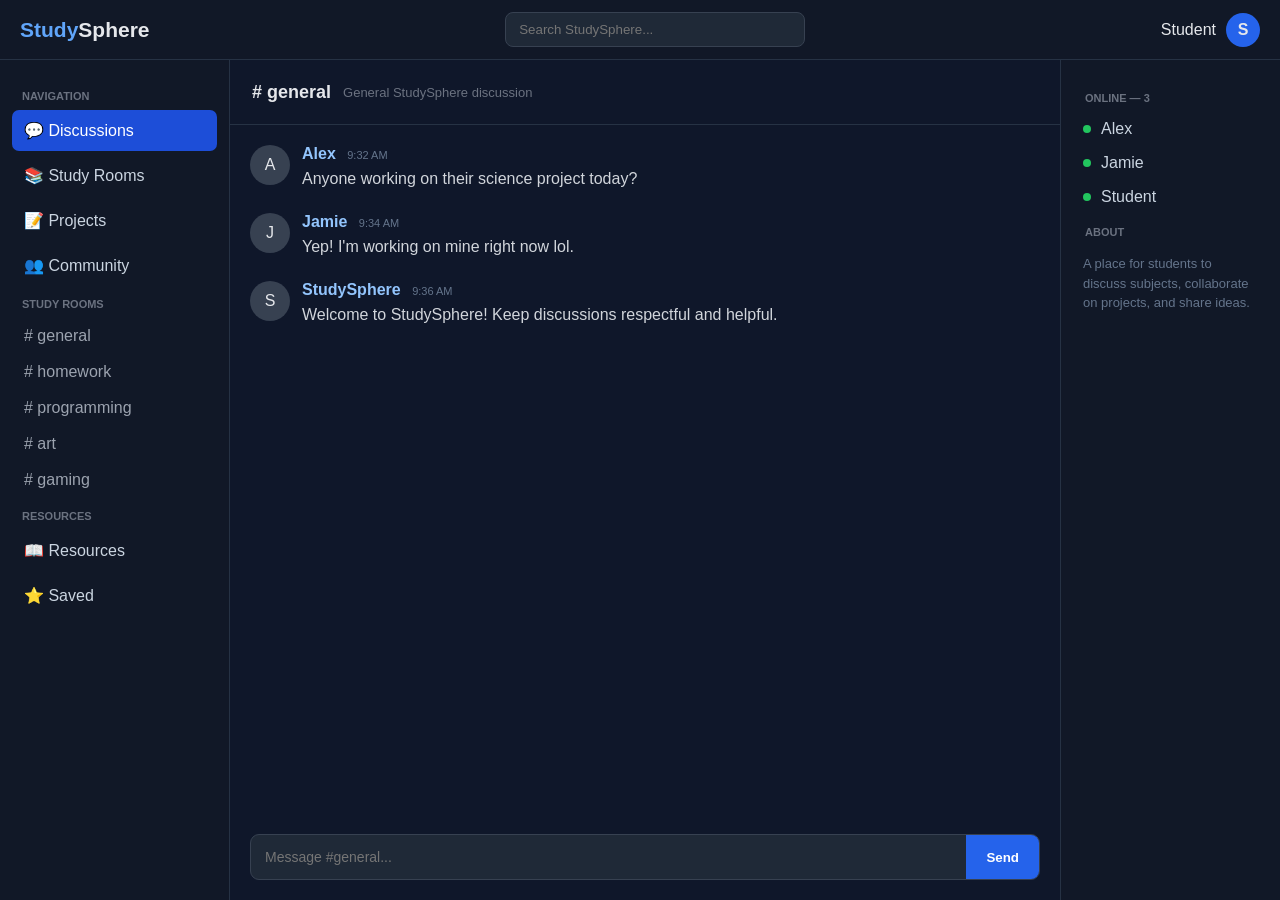
==== index.html @ c72de7bc "Create index.html Create StudySphere website" ====
<!DOCTYPE html>
<html lang="en">
<head>
<meta charset="UTF-8">
<meta name="viewport" content="width=device-width, initial-scale=1.0">
<title>StudySphere</title>

<style>
* {
    box-sizing: border-box;
    margin: 0;
    padding: 0;
}

body {
    font-family: Arial, Helvetica, sans-serif;
    background: #0f172a;
    color: #e5e7eb;
    height: 100vh;
    overflow: hidden;
}

/* TOP BAR */
.topbar {
    height: 60px;
    background: #111827;
    border-bottom: 1px solid #263244;
    display: flex;
    align-items: center;
    padding: 0 20px;
    justify-content: space-between;
}

.logo {
    font-size: 21px;
    font-weight: bold;
    color: #60a5fa;
}

.logo span {
    color: #e5e7eb;
}

.search {
    width: 300px;
    background: #1f2937;
    border: 1px solid #374151;
    border-radius: 8px;
    padding: 9px 13px;
    color: white;
    outline: none;
}

.user {
    display: flex;
    align-items: center;
    gap: 10px;
}

.avatar {
    width: 34px;
    height: 34px;
    border-radius: 50%;
    background: #2563eb;
    display: flex;
    align-items: center;
    justify-content: center;
    font-weight: bold;
}

/* MAIN LAYOUT */
.layout {
    display: flex;
    height: calc(100vh - 60px);
}

/* LEFT SIDEBAR */
.sidebar {
    width: 230px;
    background: #111827;
    border-right: 1px solid #263244;
    padding: 18px 12px;
}

.section-title {
    font-size: 11px;
    color: #6b7280;
    text-transform: uppercase;
    margin: 12px 10px 8px;
    font-weight: bold;
}

.nav-item {
    padding: 11px 12px;
    border-radius: 7px;
    margin-bottom: 4px;
    cursor: pointer;
    color: #cbd5e1;
}

.nav-item:hover,
.nav-item.active {
    background: #1d4ed8;
    color: white;
}

.room {
    padding: 9px 12px;
    color: #9ca3af;
    cursor: pointer;
    border-radius: 6px;
}

.room:hover {
    background: #1f2937;
    color: white;
}

/* CHAT */
.chat {
    flex: 1;
    display: flex;
    flex-direction: column;
    background: #0f172a;
}

.chat-header {
    height: 65px;
    border-bottom: 1px solid #263244;
    display: flex;
    align-items: center;
    padding: 0 22px;
}

.chat-header h2 {
    font-size: 18px;
}

.chat-header p {
    color: #6b7280;
    font-size: 13px;
    margin-left: 12px;
}

.messages {
    flex: 1;
    overflow-y: auto;
    padding: 20px;
}

.message {
    display: flex;
    gap: 12px;
    margin-bottom: 22px;
}

.message-avatar {
    width: 40px;
    height: 40px;
    border-radius: 50%;
    background: #374151;
    display: flex;
    align-items: center;
    justify-content: center;
    flex-shrink: 0;
}

.message-content {
    max-width: 700px;
}

.message-name {
    font-weight: bold;
    color: #93c5fd;
    margin-bottom: 4px;
}

.message-time {
    color: #64748b;
    font-size: 11px;
    margin-left: 7px;
    font-weight: normal;
}

.message-text {
    color: #d1d5db;
    line-height: 1.5;
}

/* MESSAGE BOX */
.message-area {
    padding: 15px 20px 20px;
}

.message-box {
    display: flex;
    background: #1f2937;
    border: 1px solid #374151;
    border-radius: 9px;
    overflow: hidden;
}

.message-box input {
    flex: 1;
    background: transparent;
    border: none;
    outline: none;
    color: white;
    padding: 14px;
    font-size: 14px;
}

.send {
    border: none;
    background: #2563eb;
    color: white;
    padding: 0 20px;
    cursor: pointer;
    font-weight: bold;
}

.send:hover {
    background: #1d4ed8;
}

/* RIGHT SIDEBAR */
.members {
    width: 220px;
    background: #111827;
    border-left: 1px solid #263244;
    padding: 20px 14px;
}

.member {
    display: flex;
    align-items: center;
    gap: 10px;
    padding: 8px;
    color: #cbd5e1;
}

.status {
    width: 8px;
    height: 8px;
    border-radius: 50%;
    background: #22c55e;
}

@media (max-width: 850px) {
    .members {
        display: none;
    }

    .sidebar {
        width: 190px;
    }

    .search {
        width: 180px;
    }
}

@media (max-width: 600px) {
    .sidebar {
        display: none;
    }

    .search {
        display: none;
    }
}
</style>
</head>

<body>

<header class="topbar">
    <div class="logo">
        Study<span>Sphere</span>
    </div>

    <input
        class="search"
        type="text"
        placeholder="Search StudySphere..."
    >

    <div class="user">
        <span>Student</span>
        <div class="avatar">S</div>
    </div>
</header>


<div class="layout">

    <!-- LEFT -->
    <aside class="sidebar">

        <div class="section-title">Navigation</div>

        <div class="nav-item active">💬 Discussions</div>
        <div class="nav-item">📚 Study Rooms</div>
        <div class="nav-item">📝 Projects</div>
        <div class="nav-item">👥 Community</div>

        <div class="section-title">Study Rooms</div>

        <div class="room"># general</div>
        <div class="room"># homework</div>
        <div class="room"># programming</div>
        <div class="room"># art</div>
        <div class="room"># gaming</div>

        <div class="section-title">Resources</div>

        <div class="nav-item">📖 Resources</div>
        <div class="nav-item">⭐ Saved</div>

    </aside>


    <!-- CHAT -->
    <main class="chat">

        <div class="chat-header">
            <h2># general</h2>
            <p>General StudySphere discussion</p>
        </div>


        <div class="messages" id="messages">

            <div class="message">
                <div class="message-avatar">A</div>

                <div class="message-content">
                    <div class="message-name">
                        Alex
                        <span class="message-time">9:32 AM</span>
                    </div>

                    <div class="message-text">
                        Anyone working on their science project today?
                    </div>
                </div>
            </div>


            <div class="message">
                <div class="message-avatar">J</div>

                <div class="message-content">
                    <div class="message-name">
                        Jamie
                        <span class="message-time">9:34 AM</span>
                    </div>

                    <div class="message-text">
                        Yep! I'm working on mine right now lol.
                    </div>
                </div>
            </div>


            <div class="message">
                <div class="message-avatar">S</div>

                <div class="message-content">
                    <div class="message-name">
                        StudySphere
                        <span class="message-time">9:36 AM</span>
                    </div>

                    <div class="message-text">
                        Welcome to StudySphere! Keep discussions respectful and helpful.
                    </div>
                </div>
            </div>

        </div>


        <div class="message-area">

            <div class="message-box">

                <input
                    id="messageInput"
                    type="text"
                    placeholder="Message #general..."
                    autocomplete="off"
                >

                <button class="send" onclick="sendMessage()">
                    Send
                </button>

            </div>

        </div>

    </main>


    <!-- RIGHT -->
    <aside class="members">

        <div class="section-title">
            Online — 3
        </div>

        <div class="member">
            <div class="status"></div>
            Alex
        </div>

        <div class="member">
            <div class="status"></div>
            Jamie
        </div>

        <div class="member">
            <div class="status"></div>
            Student
        </div>

        <div class="section-title">
            About
        </div>

        <p style="padding: 8px; color:#64748b; font-size:13px; line-height:1.5;">
            A place for students to discuss subjects, collaborate on projects,
            and share ideas.
        </p>

    </aside>

</div>


<script>

function sendMessage() {

    const input = document.getElementById("messageInput");
    const messages = document.getElementById("messages");

    const text = input.value.trim();

    if (!text) return;

    const message = document.createElement("div");

    message.className = "message";

    message.innerHTML = `
        <div class="message-avatar">S</div>

        <div class="message-content">

            <div class="message-name">
                Student
                <span class="message-time">now</span>
            </div>

            <div class="message-text">
                ${escapeHTML(text)}
            </div>

        </div>
    `;

    messages.appendChild(message);

    input.value = "";

    messages.scrollTop = messages.scrollHeight;
}


function escapeHTML(text) {

    const div = document.createElement("div");

    div.textContent = text;

    return div.innerHTML;
}


document
    .getElementById("messageInput")
    .addEventListener("keydown", function(event) {

        if (event.key === "Enter") {
            sendMessage();
        }

    });

</script>

</body>
</html>
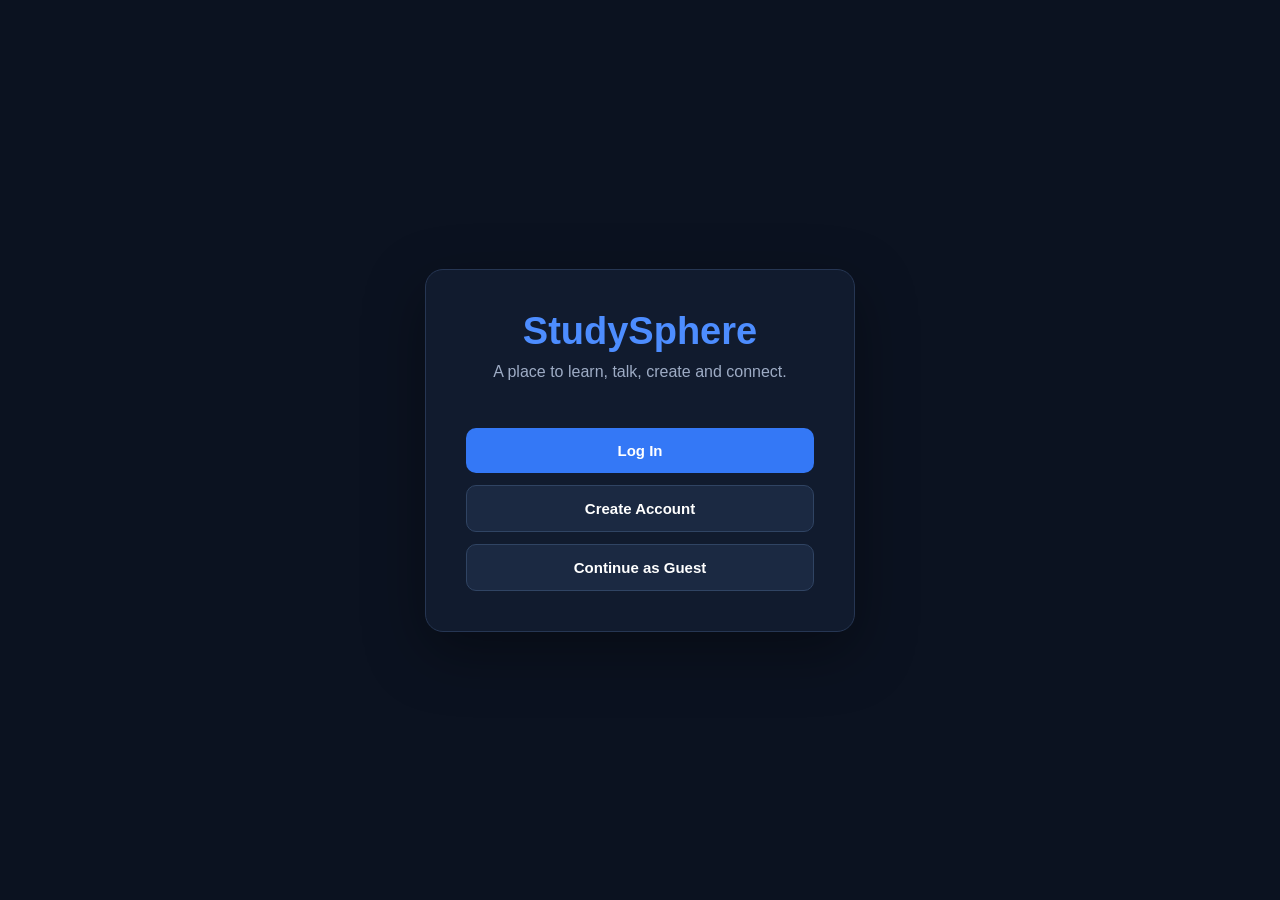
==== commit 1ace44ee: "Update index.html" ====
--- a/index.html
+++ b/index.html
@@ -13,259 +13,310 @@
 }
 
 body {
-    font-family: Arial, Helvetica, sans-serif;
-    background: #0f172a;
-    color: #e5e7eb;
-    height: 100vh;
-    overflow: hidden;
-}
-
-/* TOP BAR */
-.topbar {
-    height: 60px;
-    background: #111827;
-    border-bottom: 1px solid #263244;
-    display: flex;
-    align-items: center;
-    padding: 0 20px;
-    justify-content: space-between;
-}
-
-.logo {
-    font-size: 21px;
-    font-weight: bold;
-    color: #60a5fa;
-}
-
-.logo span {
-    color: #e5e7eb;
-}
-
-.search {
-    width: 300px;
-    background: #1f2937;
-    border: 1px solid #374151;
-    border-radius: 8px;
-    padding: 9px 13px;
-    color: white;
-    outline: none;
-}
-
-.user {
-    display: flex;
-    align-items: center;
-    gap: 10px;
-}
-
-.avatar {
-    width: 34px;
-    height: 34px;
-    border-radius: 50%;
-    background: #2563eb;
+    font-family: Arial, sans-serif;
+    background: #0b1220;
+    color: #e8eefc;
+    min-height: 100vh;
+}
+
+/* FRONT PAGE */
+
+.screen {
+    min-height: 100vh;
     display: flex;
     align-items: center;
     justify-content: center;
+    padding: 25px;
+}
+
+.card {
+    width: 100%;
+    max-width: 430px;
+    background: #111b2e;
+    border: 1px solid #263653;
+    border-radius: 18px;
+    padding: 40px;
+    box-shadow: 0 20px 60px rgba(0,0,0,.35);
+}
+
+.logo {
+    text-align: center;
+    font-size: 38px;
     font-weight: bold;
-}
-
-/* MAIN LAYOUT */
-.layout {
-    display: flex;
-    height: calc(100vh - 60px);
-}
-
-/* LEFT SIDEBAR */
-.sidebar {
-    width: 230px;
-    background: #111827;
-    border-right: 1px solid #263244;
-    padding: 18px 12px;
-}
-
-.section-title {
-    font-size: 11px;
-    color: #6b7280;
-    text-transform: uppercase;
-    margin: 12px 10px 8px;
+    color: #4d8dff;
+    margin-bottom: 10px;
+}
+
+.subtitle {
+    text-align: center;
+    color: #9eacc5;
+    margin-bottom: 35px;
+}
+
+.btn {
+    width: 100%;
+    border: none;
+    border-radius: 10px;
+    padding: 14px;
+    margin-top: 12px;
+    font-size: 15px;
     font-weight: bold;
-}
-
-.nav-item {
-    padding: 11px 12px;
-    border-radius: 7px;
-    margin-bottom: 4px;
     cursor: pointer;
-    color: #cbd5e1;
-}
-
-.nav-item:hover,
-.nav-item.active {
-    background: #1d4ed8;
+    background: #3478f6;
     color: white;
 }
 
-.room {
-    padding: 9px 12px;
-    color: #9ca3af;
+.btn:hover {
+    background: #2868dc;
+}
+
+.btn.secondary {
+    background: #1b2942;
+    border: 1px solid #304463;
+}
+
+.btn.secondary:hover {
+    background: #243652;
+}
+
+.form {
+    display: none;
+}
+
+.form.active {
+    display: block;
+}
+
+.form h2 {
+    margin-bottom: 20px;
+}
+
+input {
+    width: 100%;
+    background: #0b1424;
+    border: 1px solid #304463;
+    border-radius: 9px;
+    padding: 13px;
+    margin-bottom: 12px;
+    color: white;
+    outline: none;
+}
+
+input:focus {
+    border-color: #4d8dff;
+}
+
+.back {
+    display: block;
+    text-align: center;
+    margin-top: 18px;
+    color: #7eaaff;
     cursor: pointer;
-    border-radius: 6px;
-}
-
-.room:hover {
-    background: #1f2937;
-    color: white;
-}
-
-/* CHAT */
-.chat {
-    flex: 1;
-    display: flex;
-    flex-direction: column;
-    background: #0f172a;
-}
-
-.chat-header {
+    font-size: 14px;
+}
+
+/* MAIN SITE */
+
+#mainSite {
+    display: none;
+    min-height: 100vh;
+}
+
+.topbar {
     height: 65px;
-    border-bottom: 1px solid #263244;
+    background: #111b2e;
+    border-bottom: 1px solid #263653;
     display: flex;
     align-items: center;
     padding: 0 22px;
-}
-
-.chat-header h2 {
-    font-size: 18px;
-}
-
-.chat-header p {
-    color: #6b7280;
-    font-size: 13px;
-    margin-left: 12px;
-}
-
-.messages {
+    gap: 25px;
+}
+
+.topLogo {
+    font-size: 24px;
+    font-weight: bold;
+    color: #4d8dff;
+}
+
+.search {
     flex: 1;
-    overflow-y: auto;
-    padding: 20px;
-}
-
-.message {
-    display: flex;
-    gap: 12px;
-    margin-bottom: 22px;
-}
-
-.message-avatar {
-    width: 40px;
-    height: 40px;
-    border-radius: 50%;
-    background: #374151;
+    max-width: 500px;
+}
+
+.search input {
+    margin: 0;
+}
+
+.account {
+    margin-left: auto;
+    color: #aebbd0;
+}
+
+.layout {
+    display: grid;
+    grid-template-columns: 220px 1fr 250px;
+    min-height: calc(100vh - 65px);
+}
+
+.sidebar {
+    background: #0e1829;
+    border-right: 1px solid #263653;
+    padding: 20px 14px;
+}
+
+.sidebar.right {
+    border-right: none;
+    border-left: 1px solid #263653;
+}
+
+.section-title {
+    color: #71819d;
+    font-size: 12px;
+    text-transform: uppercase;
+    margin: 15px 10px 8px;
+}
+
+.nav {
+    padding: 11px 12px;
+    border-radius: 8px;
+    margin-bottom: 4px;
+    cursor: pointer;
+    color: #b9c5d8;
+}
+
+.nav:hover,
+.nav.active {
+    background: #172640;
+    color: white;
+}
+
+.content {
+    padding: 25px;
+}
+
+.page {
+    display: none;
+}
+
+.page.active {
+    display: block;
+}
+
+.page h1 {
+    margin-bottom: 8px;
+}
+
+.page-description {
+    color: #8e9db6;
+    margin-bottom: 25px;
+}
+
+/* PM */
+
+.pm-layout {
+    display: grid;
+    grid-template-columns: 250px 1fr;
+    min-height: 500px;
+    background: #111b2e;
+    border: 1px solid #263653;
+    border-radius: 12px;
+    overflow: hidden;
+}
+
+.conversations {
+    border-right: 1px solid #263653;
+    padding: 15px;
+}
+
+.no-conversations {
+    color: #71819d;
+    text-align: center;
+    padding: 35px 10px;
+    font-size: 14px;
+}
+
+.message-area {
     display: flex;
     align-items: center;
     justify-content: center;
-    flex-shrink: 0;
-}
-
-.message-content {
-    max-width: 700px;
-}
-
-.message-name {
+    color: #71819d;
+    text-align: center;
+    padding: 30px;
+}
+
+/* RANK */
+
+.rank {
+    display: inline-block;
+    background: #1d3154;
+    color: #8db7ff;
+    border: 1px solid #355788;
+    border-radius: 6px;
+    padding: 3px 7px;
+    font-size: 11px;
     font-weight: bold;
-    color: #93c5fd;
-    margin-bottom: 4px;
-}
-
-.message-time {
-    color: #64748b;
-    font-size: 11px;
-    margin-left: 7px;
-    font-weight: normal;
-}
-
-.message-text {
-    color: #d1d5db;
-    line-height: 1.5;
-}
-
-/* MESSAGE BOX */
-.message-area {
-    padding: 15px 20px 20px;
-}
-
-.message-box {
-    display: flex;
-    background: #1f2937;
-    border: 1px solid #374151;
-    border-radius: 9px;
-    overflow: hidden;
-}
-
-.message-box input {
-    flex: 1;
-    background: transparent;
-    border: none;
-    outline: none;
-    color: white;
-    padding: 14px;
+}
+
+/* HOME */
+
+.welcome {
+    background: #111b2e;
+    border: 1px solid #263653;
+    border-radius: 14px;
+    padding: 30px;
+}
+
+.feature-grid {
+    display: grid;
+    grid-template-columns: repeat(2, 1fr);
+    gap: 15px;
+    margin-top: 20px;
+}
+
+.feature {
+    background: #0e1829;
+    border: 1px solid #263653;
+    border-radius: 12px;
+    padding: 20px;
+}
+
+.feature h3 {
+    margin-bottom: 7px;
+}
+
+.feature p {
+    color: #8796af;
     font-size: 14px;
 }
 
-.send {
-    border: none;
-    background: #2563eb;
-    color: white;
-    padding: 0 20px;
-    cursor: pointer;
-    font-weight: bold;
-}
-
-.send:hover {
-    background: #1d4ed8;
-}
-
-/* RIGHT SIDEBAR */
-.members {
-    width: 220px;
-    background: #111827;
-    border-left: 1px solid #263244;
-    padding: 20px 14px;
-}
-
-.member {
-    display: flex;
-    align-items: center;
-    gap: 10px;
-    padding: 8px;
-    color: #cbd5e1;
-}
-
-.status {
-    width: 8px;
-    height: 8px;
-    border-radius: 50%;
-    background: #22c55e;
-}
-
-@media (max-width: 850px) {
-    .members {
+@media (max-width: 900px) {
+    .layout {
+        grid-template-columns: 180px 1fr;
+    }
+
+    .sidebar.right {
         display: none;
     }
-
-    .sidebar {
-        width: 190px;
-    }
-
-    .search {
-        width: 180px;
-    }
-}
-
-@media (max-width: 600px) {
+}
+
+@media (max-width: 650px) {
+    .layout {
+        grid-template-columns: 1fr;
+    }
+
     .sidebar {
         display: none;
     }
 
-    .search {
+    .feature-grid {
+        grid-template-columns: 1fr;
+    }
+
+    .pm-layout {
+        grid-template-columns: 1fr;
+    }
+
+    .conversations {
         display: none;
     }
 }
@@ -274,230 +325,447 @@
 
 <body>
 
-<header class="topbar">
-    <div class="logo">
-        Study<span>Sphere</span>
+<!-- FRONT PAGE -->
+
+<div id="frontPage" class="screen">
+    <div class="card">
+
+        <div class="logo">StudySphere</div>
+
+        <div class="subtitle">
+            A place to learn, talk, create and connect.
+        </div>
+
+        <div id="homeButtons">
+            <button class="btn" onclick="showForm('login')">
+                Log In
+            </button>
+
+            <button class="btn secondary" onclick="showForm('register')">
+                Create Account
+            </button>
+
+            <button class="btn secondary" onclick="enterGuest()">
+                Continue as Guest
+            </button>
+        </div>
+
+        <!-- LOGIN -->
+
+        <div id="loginForm" class="form">
+
+            <h2>Log In</h2>
+
+            <input id="loginUsername" type="text"
+                   placeholder="Username">
+
+            <input id="loginPassword" type="password"
+                   placeholder="Password">
+
+            <button class="btn" onclick="login()">
+                Log In
+            </button>
+
+            <span class="back" onclick="showHome()">
+                ← Back
+            </span>
+
+        </div>
+
+        <!-- REGISTER -->
+
+        <div id="registerForm" class="form">
+
+            <h2>Create Account</h2>
+
+            <input id="registerUsername" type="text"
+                   placeholder="Choose a username">
+
+            <input id="registerPassword" type="password"
+                   placeholder="Create a password">
+
+            <input id="registerPassword2" type="password"
+                   placeholder="Confirm password">
+
+            <button class="btn" onclick="register()">
+                Create Account
+            </button>
+
+            <span class="back" onclick="showHome()">
+                ← Back
+            </span>
+
+        </div>
+
     </div>
-
-    <input
-        class="search"
-        type="text"
-        placeholder="Search StudySphere..."
-    >
-
-    <div class="user">
-        <span>Student</span>
-        <div class="avatar">S</div>
+</div>
+
+
+<!-- MAIN SITE -->
+
+<div id="mainSite">
+
+    <div class="topbar">
+
+        <div class="topLogo">
+            StudySphere
+        </div>
+
+        <div class="search">
+            <input type="text"
+                   placeholder="Search StudySphere...">
+        </div>
+
+        <div class="account">
+            <span id="usernameDisplay">Guest</span>
+        </div>
+
     </div>
-</header>
-
-
-<div class="layout">
-
-    <!-- LEFT -->
-    <aside class="sidebar">
-
-        <div class="section-title">Navigation</div>
-
-        <div class="nav-item active">💬 Discussions</div>
-        <div class="nav-item">📚 Study Rooms</div>
-        <div class="nav-item">📝 Projects</div>
-        <div class="nav-item">👥 Community</div>
-
-        <div class="section-title">Study Rooms</div>
-
-        <div class="room"># general</div>
-        <div class="room"># homework</div>
-        <div class="room"># programming</div>
-        <div class="room"># art</div>
-        <div class="room"># gaming</div>
-
-        <div class="section-title">Resources</div>
-
-        <div class="nav-item">📖 Resources</div>
-        <div class="nav-item">⭐ Saved</div>
-
-    </aside>
-
-
-    <!-- CHAT -->
-    <main class="chat">
-
-        <div class="chat-header">
-            <h2># general</h2>
-            <p>General StudySphere discussion</p>
-        </div>
-
-
-        <div class="messages" id="messages">
-
-            <div class="message">
-                <div class="message-avatar">A</div>
-
-                <div class="message-content">
-                    <div class="message-name">
-                        Alex
-                        <span class="message-time">9:32 AM</span>
+
+
+    <div class="layout">
+
+        <!-- LEFT SIDEBAR -->
+
+        <aside class="sidebar">
+
+            <div class="section-title">
+                Navigation
+            </div>
+
+            <div class="nav active"
+                 onclick="openPage('home', this)">
+                Home
+            </div>
+
+            <div class="nav"
+                 onclick="openPage('messages', this)">
+                Private Messages
+            </div>
+
+            <div class="nav"
+                 onclick="openPage('rooms', this)">
+                Study Rooms
+            </div>
+
+            <div class="nav"
+                 onclick="openPage('profile', this)">
+                My Profile
+            </div>
+
+            <div class="section-title">
+                Community
+            </div>
+
+            <div class="nav"
+                 onclick="openPage('discussions', this)">
+                Discussions
+            </div>
+
+            <div class="nav"
+                 onclick="openPage('projects', this)">
+                Projects
+            </div>
+
+        </aside>
+
+
+        <!-- MAIN CONTENT -->
+
+        <main class="content">
+
+            <!-- HOME -->
+
+            <section id="home" class="page active">
+
+                <div class="welcome">
+
+                    <h1>Welcome to StudySphere</h1>
+
+                    <p class="page-description">
+                        Your account is ready for the StudySphere community.
+                    </p>
+
+                    <span class="rank" id="rankDisplay">
+                        Guest
+                    </span>
+
+                    <div class="feature-grid">
+
+                        <div class="feature">
+                            <h3>Private Messages</h3>
+                            <p>
+                                Talk privately with other StudySphere users.
+                            </p>
+                        </div>
+
+                        <div class="feature">
+                            <h3>Study Rooms</h3>
+                            <p>
+                                Join conversations based around different subjects.
+                            </p>
+                        </div>
+
+                        <div class="feature">
+                            <h3>Discussions</h3>
+                            <p>
+                                Share ideas and talk with the community.
+                            </p>
+                        </div>
+
+                        <div class="feature">
+                            <h3>Projects</h3>
+                            <p>
+                                Work on creative and educational projects.
+                            </p>
+                        </div>
+
                     </div>
 
-                    <div class="message-text">
-                        Anyone working on their science project today?
+                </div>
+
+            </section>
+
+
+            <!-- PRIVATE MESSAGES -->
+
+            <section id="messages" class="page">
+
+                <h1>Private Messages</h1>
+
+                <p class="page-description">
+                    Your private conversations will appear here.
+                </p>
+
+                <div class="pm-layout">
+
+                    <div class="conversations">
+
+                        <strong>Conversations</strong>
+
+                        <div class="no-conversations">
+                            No conversations yet.
+                        </div>
+
                     </div>
+
+                    <div class="message-area">
+
+                        <div>
+                            <h3>No conversation selected</h3>
+
+                            <p>
+                                Select a user to start a private conversation.
+                            </p>
+                        </div>
+
+                    </div>
+
                 </div>
-            </div>
-
-
-            <div class="message">
-                <div class="message-avatar">J</div>
-
-                <div class="message-content">
-                    <div class="message-name">
-                        Jamie
-                        <span class="message-time">9:34 AM</span>
-                    </div>
-
-                    <div class="message-text">
-                        Yep! I'm working on mine right now lol.
-                    </div>
-                </div>
-            </div>
-
-
-            <div class="message">
-                <div class="message-avatar">S</div>
-
-                <div class="message-content">
-                    <div class="message-name">
-                        StudySphere
-                        <span class="message-time">9:36 AM</span>
-                    </div>
-
-                    <div class="message-text">
-                        Welcome to StudySphere! Keep discussions respectful and helpful.
-                    </div>
-                </div>
-            </div>
-
-        </div>
-
-
-        <div class="message-area">
-
-            <div class="message-box">
-
-                <input
-                    id="messageInput"
-                    type="text"
-                    placeholder="Message #general..."
-                    autocomplete="off"
-                >
-
-                <button class="send" onclick="sendMessage()">
-                    Send
-                </button>
-
-            </div>
-
-        </div>
-
-    </main>
-
-
-    <!-- RIGHT -->
-    <aside class="members">
-
-        <div class="section-title">
-            Online — 3
-        </div>
-
-        <div class="member">
-            <div class="status"></div>
-            Alex
-        </div>
-
-        <div class="member">
-            <div class="status"></div>
-            Jamie
-        </div>
-
-        <div class="member">
-            <div class="status"></div>
-            Student
-        </div>
-
-        <div class="section-title">
-            About
-        </div>
-
-        <p style="padding: 8px; color:#64748b; font-size:13px; line-height:1.5;">
-            A place for students to discuss subjects, collaborate on projects,
-            and share ideas.
-        </p>
-
-    </aside>
+
+            </section>
+
+
+            <!-- ROOMS -->
+
+            <section id="rooms" class="page">
+
+                <h1>Study Rooms</h1>
+
+                <p class="page-description">
+                    Study rooms will appear here when they're created.
+                </p>
+
+            </section>
+
+
+            <!-- PROFILE -->
+
+            <section id="profile" class="page">
+
+                <h1>My Profile</h1>
+
+                <p class="page-description">
+                    Your profile information will appear here.
+                </p>
+
+                <span class="rank" id="profileRank">
+                    Guest
+                </span>
+
+            </section>
+
+
+            <!-- DISCUSSIONS -->
+
+            <section id="discussions" class="page">
+
+                <h1>Discussions</h1>
+
+                <p class="page-description">
+                    Community discussions will appear here.
+                </p>
+
+            </section>
+
+
+            <!-- PROJECTS -->
+
+            <section id="projects" class="page">
+
+                <h1>Projects</h1>
+
+                <p class="page-description">
+                    Community projects will appear here.
+                </p>
+
+            </section>
+
+        </main>
+
+
+        <!-- RIGHT SIDEBAR -->
+
+        <aside class="sidebar right">
+
+            <div class="section-title">
+                Account
+            </div>
+
+            <div style="padding:10px;">
+                <strong id="sideUsername">Guest</strong>
+                <br><br>
+                <span class="rank" id="sideRank">
+                    Guest
+                </span>
+            </div>
+
+            <div class="section-title">
+                About
+            </div>
+
+            <div style="padding:10px;color:#8796af;font-size:14px;">
+                StudySphere is a place for students and creators to connect.
+            </div>
+
+        </aside>
+
+    </div>
 
 </div>
 
 
 <script>
 
-function sendMessage() {
-
-    const input = document.getElementById("messageInput");
-    const messages = document.getElementById("messages");
-
-    const text = input.value.trim();
-
-    if (!text) return;
-
-    const message = document.createElement("div");
-
-    message.className = "message";
-
-    message.innerHTML = `
-        <div class="message-avatar">S</div>
-
-        <div class="message-content">
-
-            <div class="message-name">
-                Student
-                <span class="message-time">now</span>
-            </div>
-
-            <div class="message-text">
-                ${escapeHTML(text)}
-            </div>
-
-        </div>
-    `;
-
-    messages.appendChild(message);
-
-    input.value = "";
-
-    messages.scrollTop = messages.scrollHeight;
-}
-
-
-function escapeHTML(text) {
-
-    const div = document.createElement("div");
-
-    div.textContent = text;
-
-    return div.innerHTML;
-}
-
-
-document
-    .getElementById("messageInput")
-    .addEventListener("keydown", function(event) {
-
-        if (event.key === "Enter") {
-            sendMessage();
-        }
-
-    });
+/* FRONT PAGE */
+
+function showForm(form) {
+
+    document.getElementById("homeButtons").style.display = "none";
+
+    document.getElementById("loginForm").classList.remove("active");
+    document.getElementById("registerForm").classList.remove("active");
+
+    document.getElementById(form + "Form")
+        .classList.add("active");
+}
+
+
+function showHome() {
+
+    document.getElementById("homeButtons").style.display = "block";
+
+    document.getElementById("loginForm").classList.remove("active");
+    document.getElementById("registerForm").classList.remove("active");
+}
+
+
+/* TEMPORARY FRONTEND ACCOUNT UI */
+
+function register() {
+
+    const username =
+        document.getElementById("registerUsername").value.trim();
+
+    const password =
+        document.getElementById("registerPassword").value;
+
+    const password2 =
+        document.getElementById("registerPassword2").value;
+
+    if (!username || !password) {
+        alert("Please fill in all fields.");
+        return;
+    }
+
+    if (password !== password2) {
+        alert("The passwords don't match.");
+        return;
+    }
+
+    /*
+       Real account creation will be connected
+       to the backend later.
+    */
+
+    enterSite(username, "User");
+}
+
+
+function login() {
+
+    const username =
+        document.getElementById("loginUsername").value.trim();
+
+    if (!username) {
+        alert("Please enter your username.");
+        return;
+    }
+
+    /*
+       Real authentication will be connected
+       to the backend later.
+    */
+
+    enterSite(username, "User");
+}
+
+
+function enterGuest() {
+    enterSite("Guest", "Guest");
+}
+
+
+function enterSite(username, rank) {
+
+    document.getElementById("frontPage").style.display = "none";
+
+    document.getElementById("mainSite").style.display = "block";
+
+    document.getElementById("usernameDisplay").textContent = username;
+    document.getElementById("sideUsername").textContent = username;
+
+    document.getElementById("rankDisplay").textContent = rank;
+    document.getElementById("profileRank").textContent = rank;
+    document.getElementById("sideRank").textContent = rank;
+}
+
+
+/* NAVIGATION */
+
+function openPage(page, element) {
+
+    document.querySelectorAll(".page")
+        .forEach(p => p.classList.remove("active"));
+
+    document.getElementById(page)
+        .classList.add("active");
+
+    document.querySelectorAll(".nav")
+        .forEach(n => n.classList.remove("active"));
+
+    element.classList.add("active");
+}
 
 </script>
 
